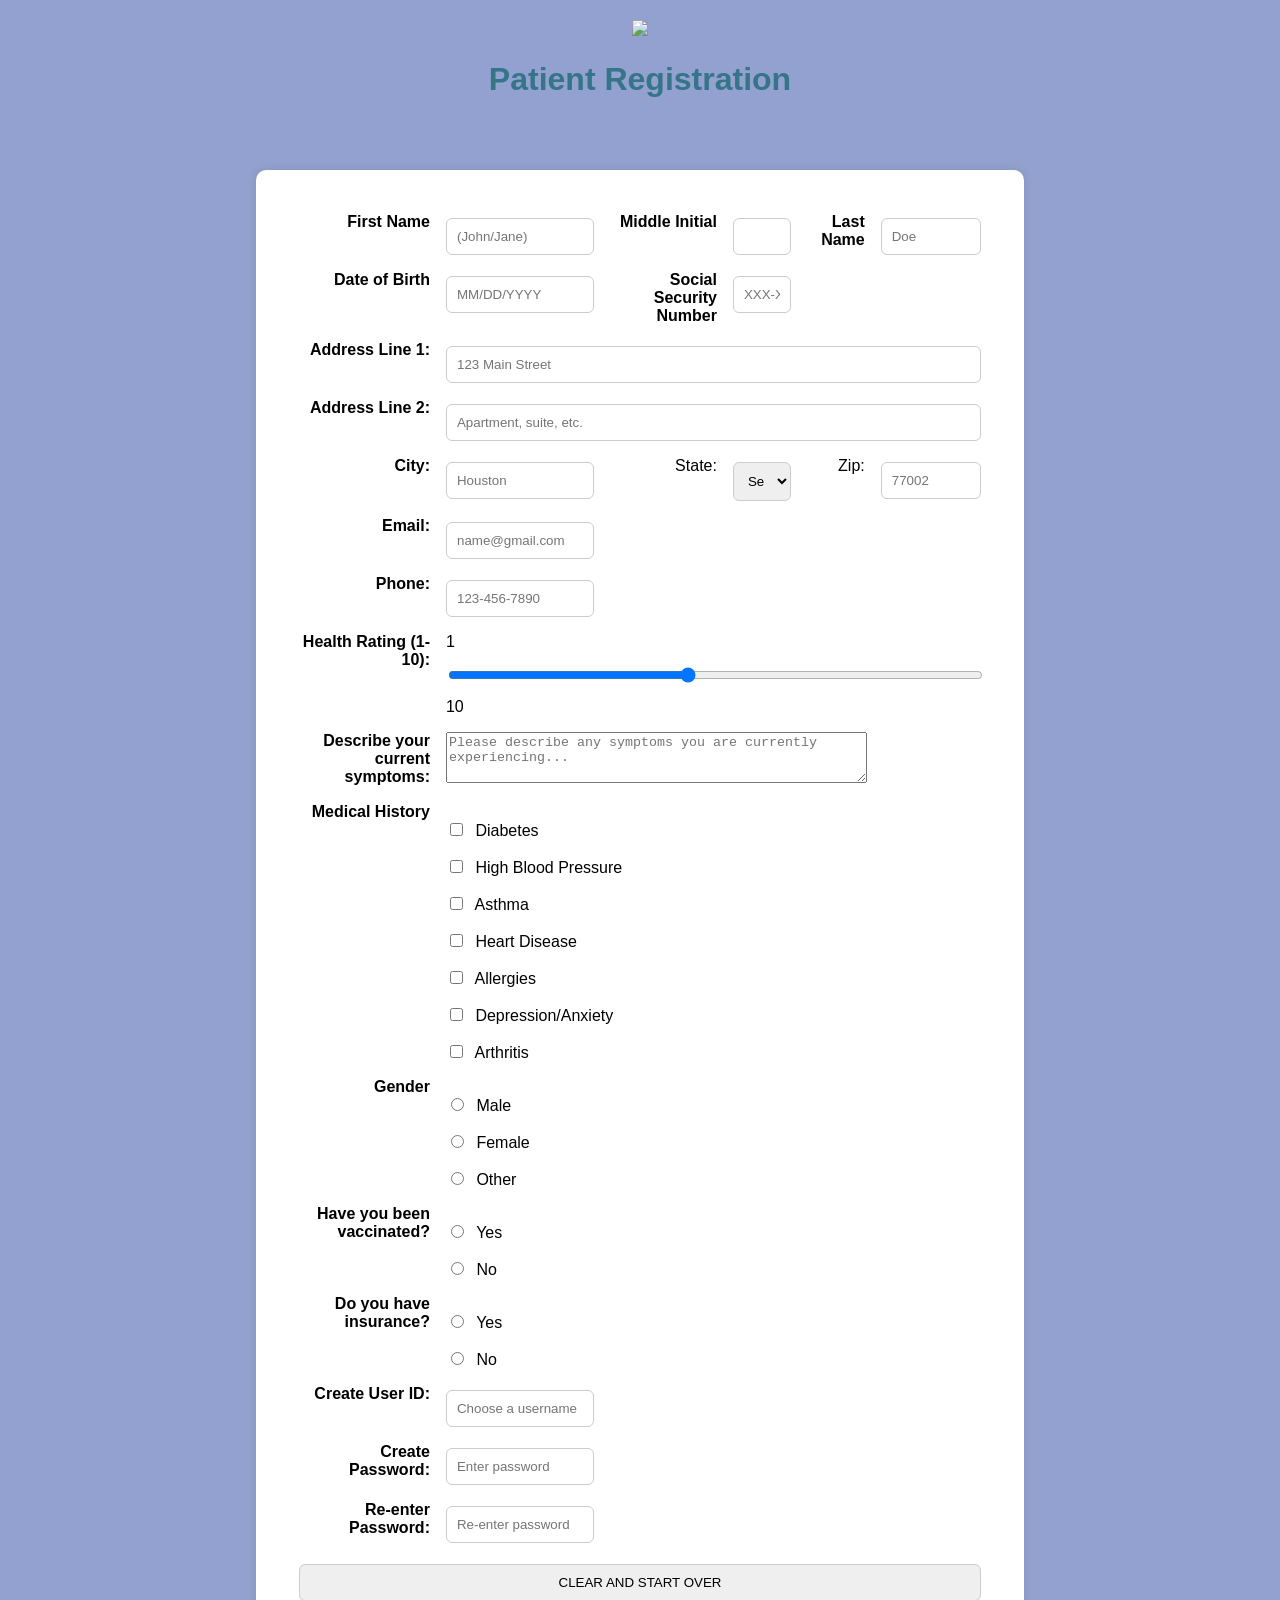
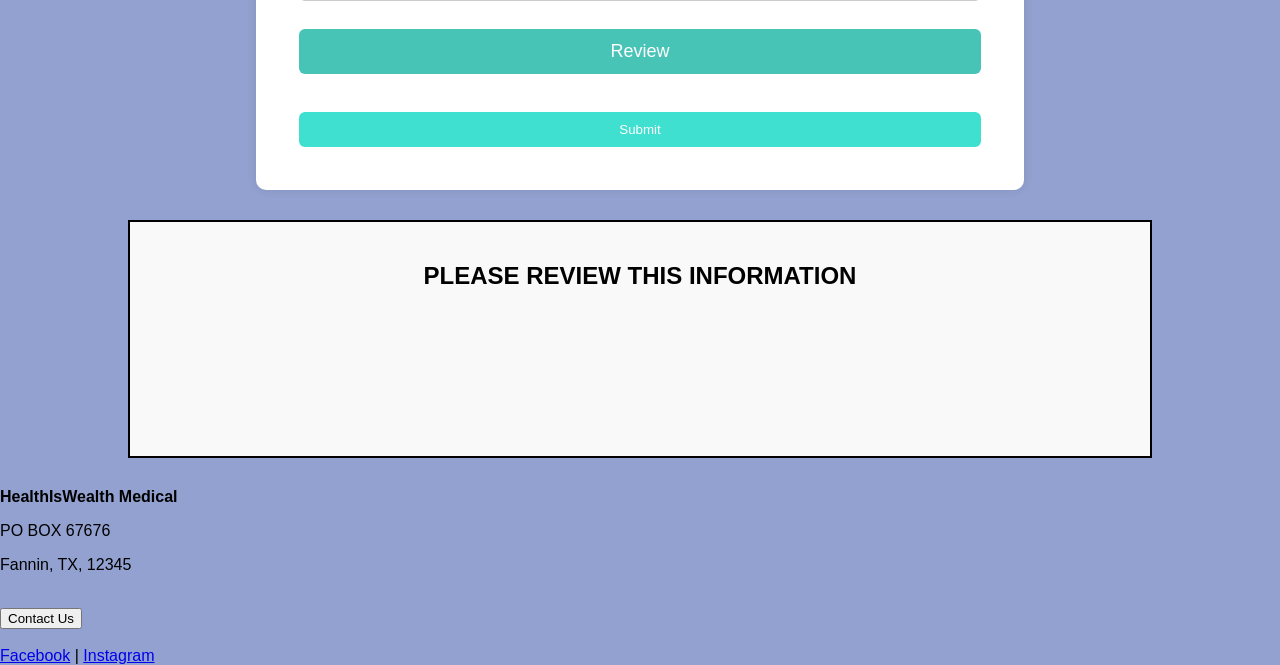
==== index.html @ 5f53d103 "Add files via upload" ====
<!DOCTYPE html>
<!--
Program name: patient-form.html
Author: Erhafiz
Date created: 2/25/2026
Date last edited: 2/27/2026
Version: 1.0
Description:  basic Patient registration form (BETA)
--> 
<html lang="en">
<head>
<meta charset="utf-8">
<title>Patient Registration</title>
<link rel="stylesheet" href="style.css">
</head>

<body>
<!--HEADER -->
  <div id="header">
    
  <img src="Logo.png" class="logo">
    
  <h1>Patient Registration</h1>
    
  <p id="todayDate"></p>
  
</div>

<!--FORM SECTION -->
  <div id="main">
    <form action="thankyou.html">

      <table>

  <!--NAME ROW -->
  <!-- new pattern and Title -->
        <tr>
        <td align="right">
        <label for="firstname">First Name</label>
        </td>
        <td>
        <input type="text" size="25" maxlength="30" 
            id="firstname" name="firstname"
            placeholder="(John/Jane)"
            pattern="[A-Za-z'-]{1,30}"
            title="1-30 letters, apostrophes or dashes only"
            required>
        </td>

        <td align="right">
        <label for="middleinitial">Middle Initial</label>
        </td>
        <td>
          <input type="text" size="1" maxlength="1" 
            id="middleinitial" name="middleinitial"
            pattern="[A-Za-z]{1}"
            title="Single letter only">
        </td> 

        <td align="right">
        <label for="lastname">Last Name</label>
        </td>
        <td>
        <input type="text" size="25" maxlength="30" 
            id="lastname" name="lastname"
            placeholder="Doe"
            pattern="[A-Za-z0-9'-]{1,30}"
            title="1-30 characters, letters, apostrophes, dashes, numbers allowed"
            required>
        </td>
        </tr>
<!--DOB & SSN -->
        <tr>
          <td align= "right">
            <label for="dob">Date of Birth</label>
          </td>
          <td>
            <input type="text" size="10" maxlength="10" 
            id="dob" name="dob" 
            placeholder="MM/DD/YYYY"
            pattern="\d{2}/\d{2}/\d{4}"
            title="Format: MM/DD/YYYY"
            required>
           </td>
          
          <td align="right">
          <label for="ssn">Social Security Number</label>
          </td>
          <td>
          <input type="password" size="11" maxlength="11" 
          id="ssn" name="ssn" 
          placeholder="XXX-XX-XXXX"
          pattern="\d{3}-\d{2}-\d{4}" 
          required>
          </td>
         </tr>

        <!--ADDRESS SECTION -->
    
        <tr>
         <td align="right">Address Line 1:</td>
          <td colspan="5">
            <input type="text" 
             name="address1" 
             maxlength="30" 
             size="40"
             placeholder="123 Main Street"
             pattern=".{2,30}"
              title="2-30 characters"
             required>
          </td>
          </tr>

        <tr>
         <td align="right">Address Line 2:</td>
          <td colspan="5">
            <input type="text"
              name="address2"
              maxlength="30"
              size="40"
              placeholder="Apartment, suite, etc.">
          </td>
        </tr>

        <tr>
          <td align="right">City:</td>
          <td>
            <input type="text"
              name="city"
              maxlength="30"
              placeholder="Houston"
              pattern=".{2,30}"
              title="2-30 characters"
              required>
          </td>

          <td align="right">State:</td>
          <td>
            <select name="state" required>
              <option value="">Select</option>
              <option>AL</option>
              <option>AK</option>
              <option>AZ</option>
              <option>AR</option>
              <option>AS</option>
              <option>CA</option>
              <option>CO</option>
              <option>CT</option>
              <option>DE</option>
              <option>DC</option>
              <option>FL</option>
              <option>GA</option>
              <option>GU</option>
              <option>HI</option>
              <option>ID</option>
              <option>IL</option>
              <option>IN</option>
              <option>IA</option>
              <option>KS</option>
              <option>KY</option>
              <option>LA</option>
              <option>ME</option>
              <option>MD</option>
              <option>MA</option>
              <option>MI</option>
              <option>MN</option>
              <option>MS</option>
              <option>MO</option>
              <option>MT</option>
              <option>NE</option>
              <option>NV</option>
              <option>NH</option>
              <option>NJ</option>
              <option>NM</option>
              <option>NY</option>
              <option>NC</option>
              <option>ND</option>
              <option>MP</option>
              <option>OH</option>
              <option>OK</option>
              <option>OR</option>
              <option>PA</option>
              <option>PR</option>
              <option>RI</option>
              <option>SC</option>
              <option>SD</option>
              <option>TN</option>
              <option>TX</option>
              <option>TT</option>
              <option>UT</option>
              <option>VT</option>
              <option>VA</option>
              <option>VI</option>
              <option>WA</option>
              <option>WV</option>
              <option>WI</option>
              <option>WY</option>
              
            </select>
          </td>

          <td align="right">Zip:</td>
          <td>
            <input type="text"
              name="zip"
              maxlength="10"
              placeholder="77002"
              pattern="\d{5}(-\d{4})?"
              title="5 digit zip or zip+4"
              required>
          </td>
        </tr>

        <tr>
          <td align="right">Email:</td>
          <td>
            <input type="email"
              name="email"
              size="25"
              maxlength="50"
              placeholder="name@gmail.com"
              pattern="^[^@\s]+@[^@\s]+\.[^@\s]+$"
              title="Enter a valid email like name@domain.com"
              required>
            </td>
        </tr>

        <tr>
        <td align="right">Phone:</td>
        <td>
          <input type="text"
            name="phone"
            maxlength="12"
            placeholder="123-456-7890"
            pattern="\d{3}-\d{3}-\d{4}">
        </td>
      </tr>
        
<!--Slider Section -->
      <tr>
        <td align="right">Health Rating (1-10):</td>
        <td colspan="5">
          1
          <input type="range"
            name="health_rating"
            min="1"
            max="10"
            value="5"
            required>
          10
        </td>
      </tr>

        <!--Description of symptoms -->
      <tr>
          <td align="right">Describe your current symptoms:</td>
          <td colspan="5">
            <textarea name="symptoms"
                      rows="3"
                      cols="50"
                      placeholder="Please describe any symptoms you are currently experiencing..."></textarea>
          </td>
      </tr>

        <!--Medical History -->
        <tr>
          <td align="right" valign="top">
          <label>Medical History</label>
          </td>
          
          <td colspan="5">
            <div class="option-group">
            <label><input type="checkbox" name="history" value="diabetes"> Diabetes</label>
            <label><input type="checkbox" name="history" value="hypertension"> High Blood Pressure</label>
            <label><input type="checkbox" name="history" value="asthma"> Asthma</label>
            <label><input type="checkbox" name="history" value="heart"> Heart Disease</label>
            <label><input type="checkbox" name="history" value="allergies"> Allergies</label>
            <label><input type="checkbox" name="history" value="mental"> Depression/Anxiety</label>
            <label><input type="checkbox" name="history" value="arthritis"> Arthritis</label>
            </div>
          </td>
        </tr>

        <!--Gender -->
        <tr>
          <td align="right" valign="top">
          <label>Gender</label>
          </td>
          
          <td>
            <div class="option-group">
            <label><input type="radio" name="gender" value="male" required> Male</label>
            <label><input type="radio" name="gender" value="female"> Female</label>
            <label><input type="radio" name="gender" value="other"> Other</label>
            </div>
          </td>
        </tr>

        <!--Vaccination Status -->
        <tr>
          <td align="right" valign="top">
          <label>Have you been vaccinated?</label>
          </td>
          
          <td>
            <div class="option-group">
            <label><input type="radio" name="vaccinated" value="yes" required> Yes</label>
            <label><input type="radio" name="vaccinated" value="no"> No</label>
            </div>
          </td>
        </tr>

        <!--Insurance Status -->
        <tr>
          <td align="right" valign="top">
          <label>Do you have insurance?</label>
          </td>
          
          <td>
            <div class="option-group">
            <label><input type="radio" name="insurance" value="yes" required> Yes</label>
            <label><input type="radio" name="insurance" value="no"> No</label>
            </div>
          </td>
        </tr>

        <!--User Account Information -->

        <tr>
          <td align="right">Create User ID:</td>
          <td>
            <input type="text"
              name="userid"
              maxlength="20"
              placeholder="Choose a username"
              pattern="^[A-Za-z][A-Za-z0-9_-]{4,29}$"
              title="5-30 characters, must start with a letter, no spaces"
              required>
          </td>
        </tr>
        
        <tr>
          <td align="right">Create Password:</td>
          <td>
            <input type="password"
              name="password"
              maxlength="20"
              placeholder="Enter password"
              pattern="^(?=.*[a-z])(?=.*[A-Z])(?=.*\d)(?=.*[!@#%^&*()\-_=+\\/><.,`~])[A-Za-z\d!@#%^&*()\-_=+\\/><.,`~]{8,30}$"
              title="8-30 chars, include uppercase, lowercase, number, special character"
              required>
          </td>
        </tr>

        <tr>
          <td align="right">Re-enter Password:</td>
          <td>
            <input type="password"
              name="confirm_password"
              maxlength="20"
              placeholder="Re-enter password"
              required>
          </td>
        </tr>
        
        <!--Reset AND Submit button -->

        <tr>
          <td colspan="6" align="center">
            <input type="reset" value="CLEAR AND START OVER">

            <br><br>
            <!--Newly added Review button -->
            <button type="button" id="reviewBtn" onclick="reviewData(); return false;">Review</button>

            <br><br>
            
            <input type="submit" value="Submit">
          </td>
        </tr>

      </table>
    </form>
    <!-- Newly added Review Section -->
    <div id="reviewSection">
      <h2>PLEASE REVIEW THIS INFORMATION</h2>

      <p><span id="r_name"></span></p>
      <p><span id="r_dob"></span></p>
      <p><span id="r_email"></span></p>
      <p><span id="r_phone"></span></p>
      <p><span id="r_address"></span></p>
  </div>

  </div>

  <!--Footer -->
        <div id="footer">
          <p><strong>HealthIsWealth Medical</strong></p>

          <p>PO BOX 67676</p>
          <p>Fannin, TX, 12345</p>

          <br>
          <button>Contact Us</button>

          <br><br>

          <a href="#">Facebook</a> |
          <a href="#">Instagram</a>

        </div>

<script src="./script.js"></script>
</body>
</html>
---- style.css ----
*
{
  box-sizing: border-box;
}

body 
{
  font-family: Arial, sans-serif;
  background-color: #92a1cf;
  margin: 0;
}

/* Title */
h1
{
  text-align: center;
  color: #367588;
}

/*Form box */
form 
{
  width: 60%;
  margin: 30px auto;
  background: white;
  padding: 35px;
  border-radius: 10px;
  box-shadow: 0 0 10px rgba(0,0,0,0.1);
}

/* Table Fix */
table
{
  border-collapse: collapse;
  width:100%;
}

td
{
  padding: 8px;
  vertical-align: top;
}

td:first-child
{
  vertical-align: top;
  font-weight: bold;
}
/* Labels */
label
{
  font-weight: bold;
  margin-top: 15px;
}

/* Input */
input,select
{
  width: 100%;
  padding: 10px;
  margin-top: 5px;
  border-radius: 6px;
  border: 1px solid #ccc;
}

/* Submit button */
input[type="submit"]
{
  background-color: #40E0D0;
  color: white;
  border: none;
  margin-top: 20px;
  cursor: pointer;
}

input[type="submit"]:hover
{
  background-color: #2a4d69;
}

/*Checkbox & radio fix */
input[type="checkbox"],
input[type="radio"]
{
  width: auto;
  display: inline-block;
  margin-right: 8px;
}

.option-group label
{
  display: block;
  white-space: nowrap;
  font-weight: normal;
  margin-right: 15px;
}

tr
{
  height: 50px;
}

#header, #todayDate
{
  text-align: center;
  padding-top: 20px
}

/* Logo size */
.logo
{
  width: 150px;
  height: auto;
}

/* Review Section Styling */
#reviewSection
{
  width: 80%;
  margin: 30px auto;
  padding: 20px;
  border: 2px solid black;
  background-color: #f9f9f9;
}

#reviewSection h2
{
  text-align: center;
  margin-bottom: 15px;
}

#reviewSection p
{
  font-size: 16px;
  padding: 5px 0;
}
#reviewBtn
{
  width: 100%;
  font-size: 18px;
  padding: 12px;
  background-color: #48c4b7;
  color: white;
  border: none;
  border-radius: 6px;
  cursor: pointer;
  margin-top: 10px;
}
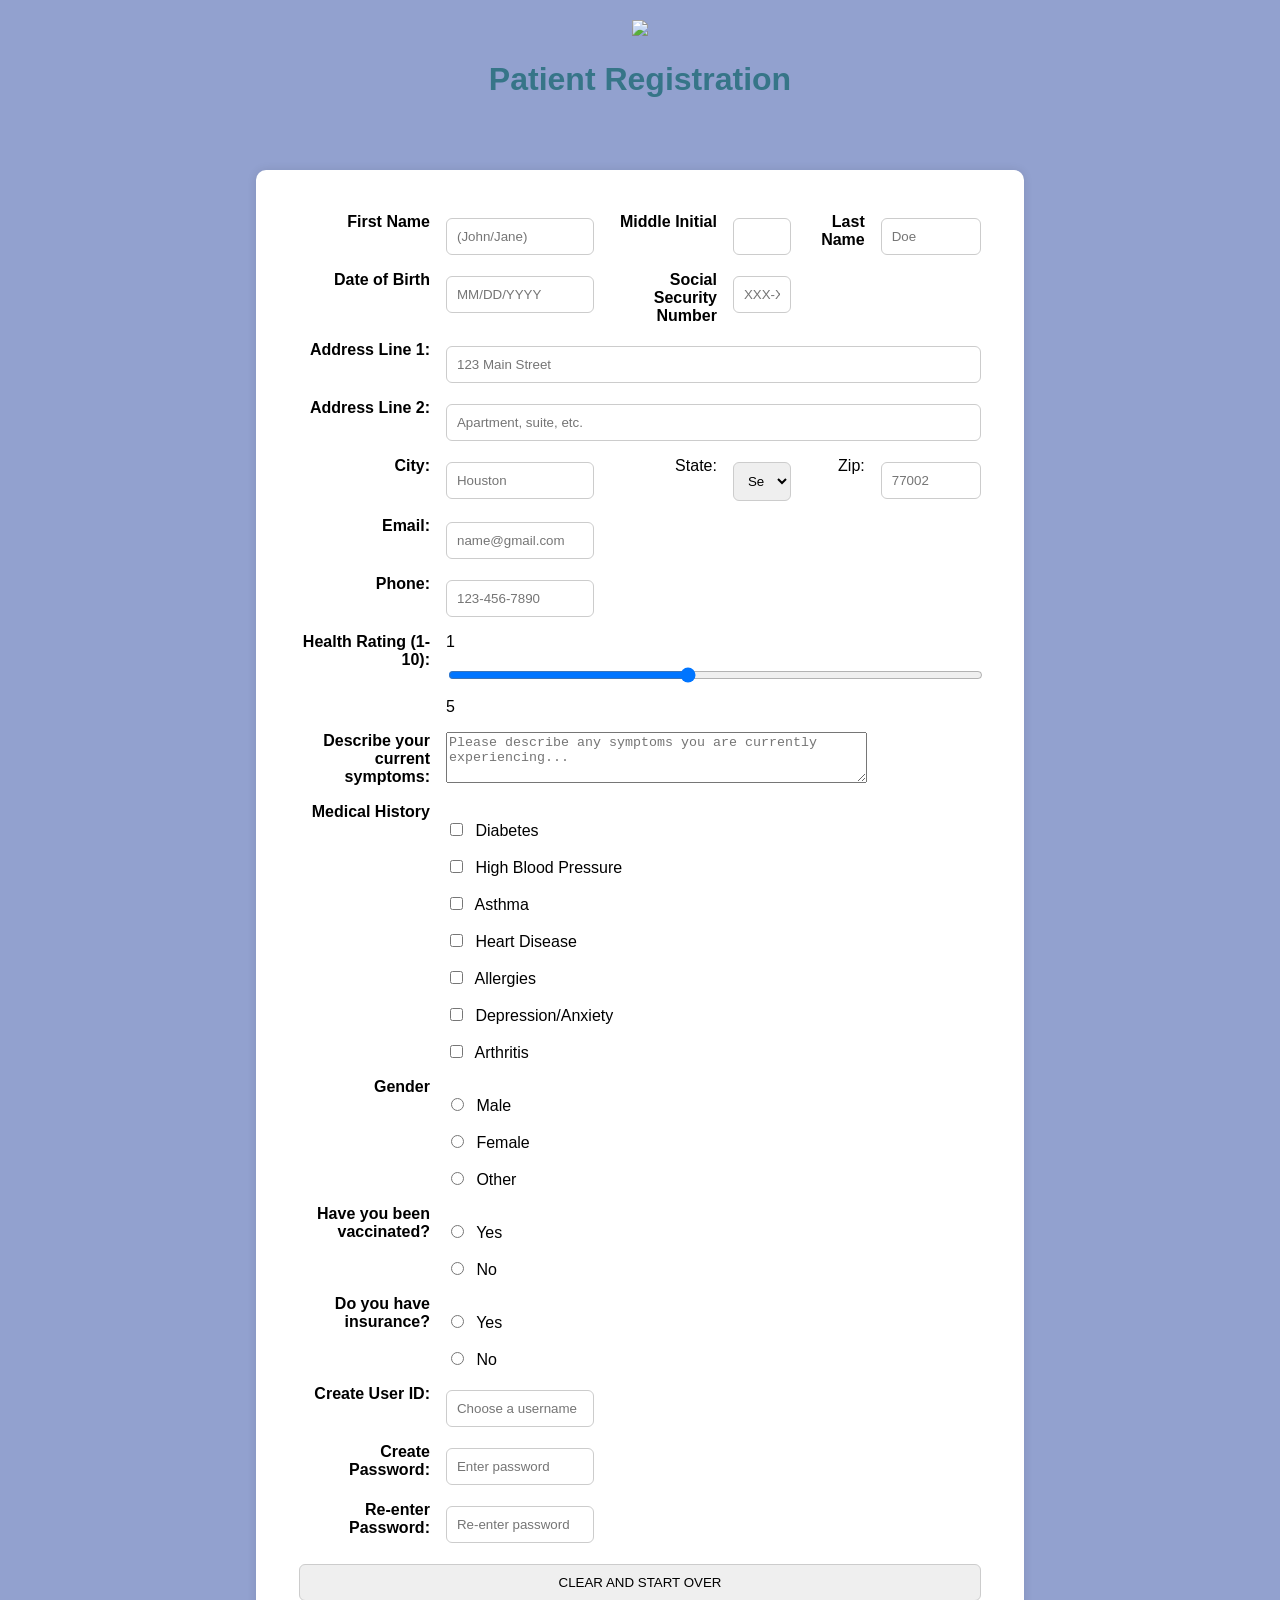
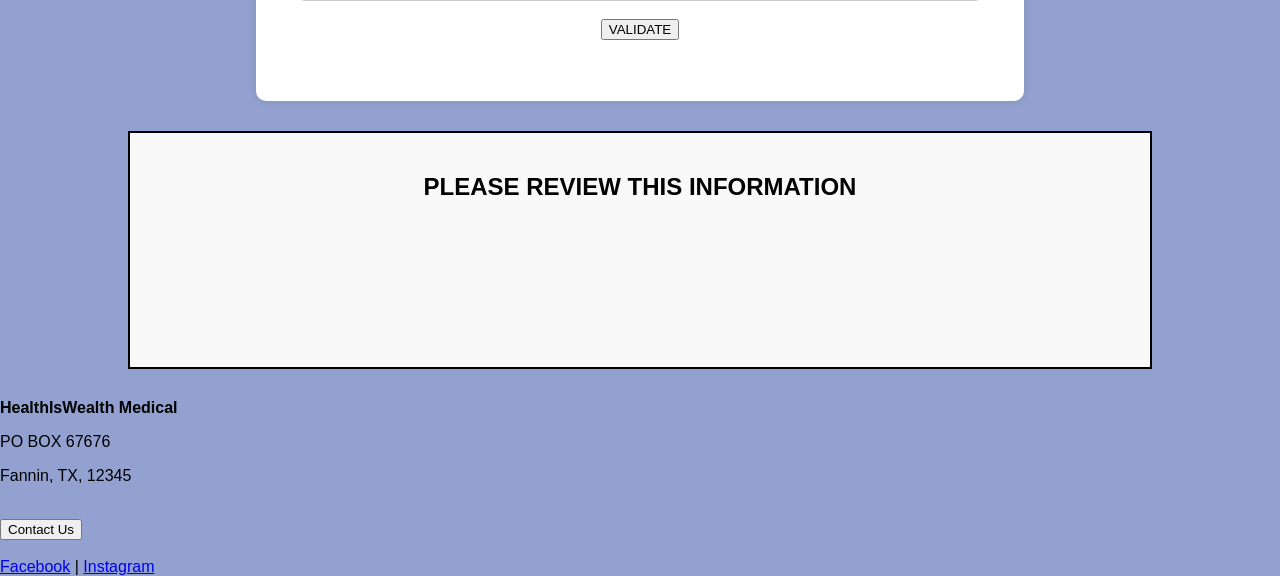
==== commit 2fd9932c: "Update index.html" ====
--- a/index.html
+++ b/index.html
@@ -44,7 +44,9 @@
             placeholder="(John/Jane)"
             pattern="[A-Za-z'-]{1,30}"
             title="1-30 letters, apostrophes or dashes only"
+            oninput="validateFirstName(); validateForm();"
             required>
+          <span id="firstnameError" class="error"></span>
         </td>
 
         <td align="right">
@@ -66,7 +68,9 @@
             placeholder="Doe"
             pattern="[A-Za-z0-9'-]{1,30}"
             title="1-30 characters, letters, apostrophes, dashes, numbers allowed"
+            oninput="validateLastName(); validateForm();"
             required>
+          <span id="lastnameError" class="error"></span>
         </td>
         </tr>
 <!--DOB & SSN -->
@@ -80,7 +84,9 @@
             placeholder="MM/DD/YYYY"
             pattern="\d{2}/\d{2}/\d{4}"
             title="Format: MM/DD/YYYY"
+            oninput="validateDOB(); validateForm();"
             required>
+            <span id="dobError" class="error"></span>
            </td>
           
           <td align="right">
@@ -91,7 +97,9 @@
           id="ssn" name="ssn" 
           placeholder="XXX-XX-XXXX"
           pattern="\d{3}-\d{2}-\d{4}" 
+          oninput="validateSSN(); validateForm();"
           required>
+            <span id="ssnError" class="error"></span>
           </td>
          </tr>
 
@@ -106,8 +114,10 @@
              size="40"
              placeholder="123 Main Street"
              pattern=".{2,30}"
-              title="2-30 characters"
+             title="2-30 characters"
+             oninput="validateAddress1(); validateForm();"
              required>
+            <span id="addressError" class="error"></span>
           </td>
           </tr>
 
@@ -131,7 +141,9 @@
               placeholder="Houston"
               pattern=".{2,30}"
               title="2-30 characters"
-              required>
+              oninput="validateCity(); validateForm();"
+              required>
+            <span id="cityError" class="error"></span>
           </td>
 
           <td align="right">State:</td>
@@ -207,7 +219,9 @@
               placeholder="77002"
               pattern="\d{5}(-\d{4})?"
               title="5 digit zip or zip+4"
-              required>
+              oninput="validateZip(); validateForm();"
+              required>
+              <span id="zipError" class="error"></span>
           </td>
         </tr>
 
@@ -221,7 +235,9 @@
               placeholder="name@gmail.com"
               pattern="^[^@\s]+@[^@\s]+\.[^@\s]+$"
               title="Enter a valid email like name@domain.com"
-              required>
+              oninput="validateEmail(); validateForm();"
+              required>
+            <span id="emailError" class="error"></span>
             </td>
         </tr>
 
@@ -247,7 +263,7 @@
             max="10"
             value="5"
             required>
-          10
+           <span id="sliderValue">5</span>
         </td>
       </tr>
 
@@ -335,7 +351,9 @@
               placeholder="Choose a username"
               pattern="^[A-Za-z][A-Za-z0-9_-]{4,29}$"
               title="5-30 characters, must start with a letter, no spaces"
-              required>
+              oninput="validateUserID(); validateForm();"
+              required>
+              <span id="userError" class="error"></span>
           </td>
         </tr>
         
@@ -348,7 +366,9 @@
               placeholder="Enter password"
               pattern="^(?=.*[a-z])(?=.*[A-Z])(?=.*\d)(?=.*[!@#%^&*()\-_=+\\/><.,`~])[A-Za-z\d!@#%^&*()\-_=+\\/><.,`~]{8,30}$"
               title="8-30 chars, include uppercase, lowercase, number, special character"
-              required>
+              oninput="validPassword(); validateForm();"
+              required>
+              <span id="passwordError" class="error"></span>
           </td>
         </tr>
 
@@ -359,7 +379,9 @@
               name="confirm_password"
               maxlength="20"
               placeholder="Re-enter password"
-              required>
+              oninput="validateConfirmPassword(); validateForm();"
+              required>
+            <span id="confirmError" class="error"></span>
           </td>
         </tr>
         
@@ -371,11 +393,10 @@
 
             <br><br>
             <!--Newly added Review button -->
-            <button type="button" id="reviewBtn" onclick="reviewData(); return false;">Review</button>
-
+            <button type="button" onclick="validateForm()">VALIDATE</button>
             <br><br>
             
-            <input type="submit" value="Submit">
+            <input type="submit" id="submitBtn" value="Submit" style="display:none;">
           </td>
         </tr>
 
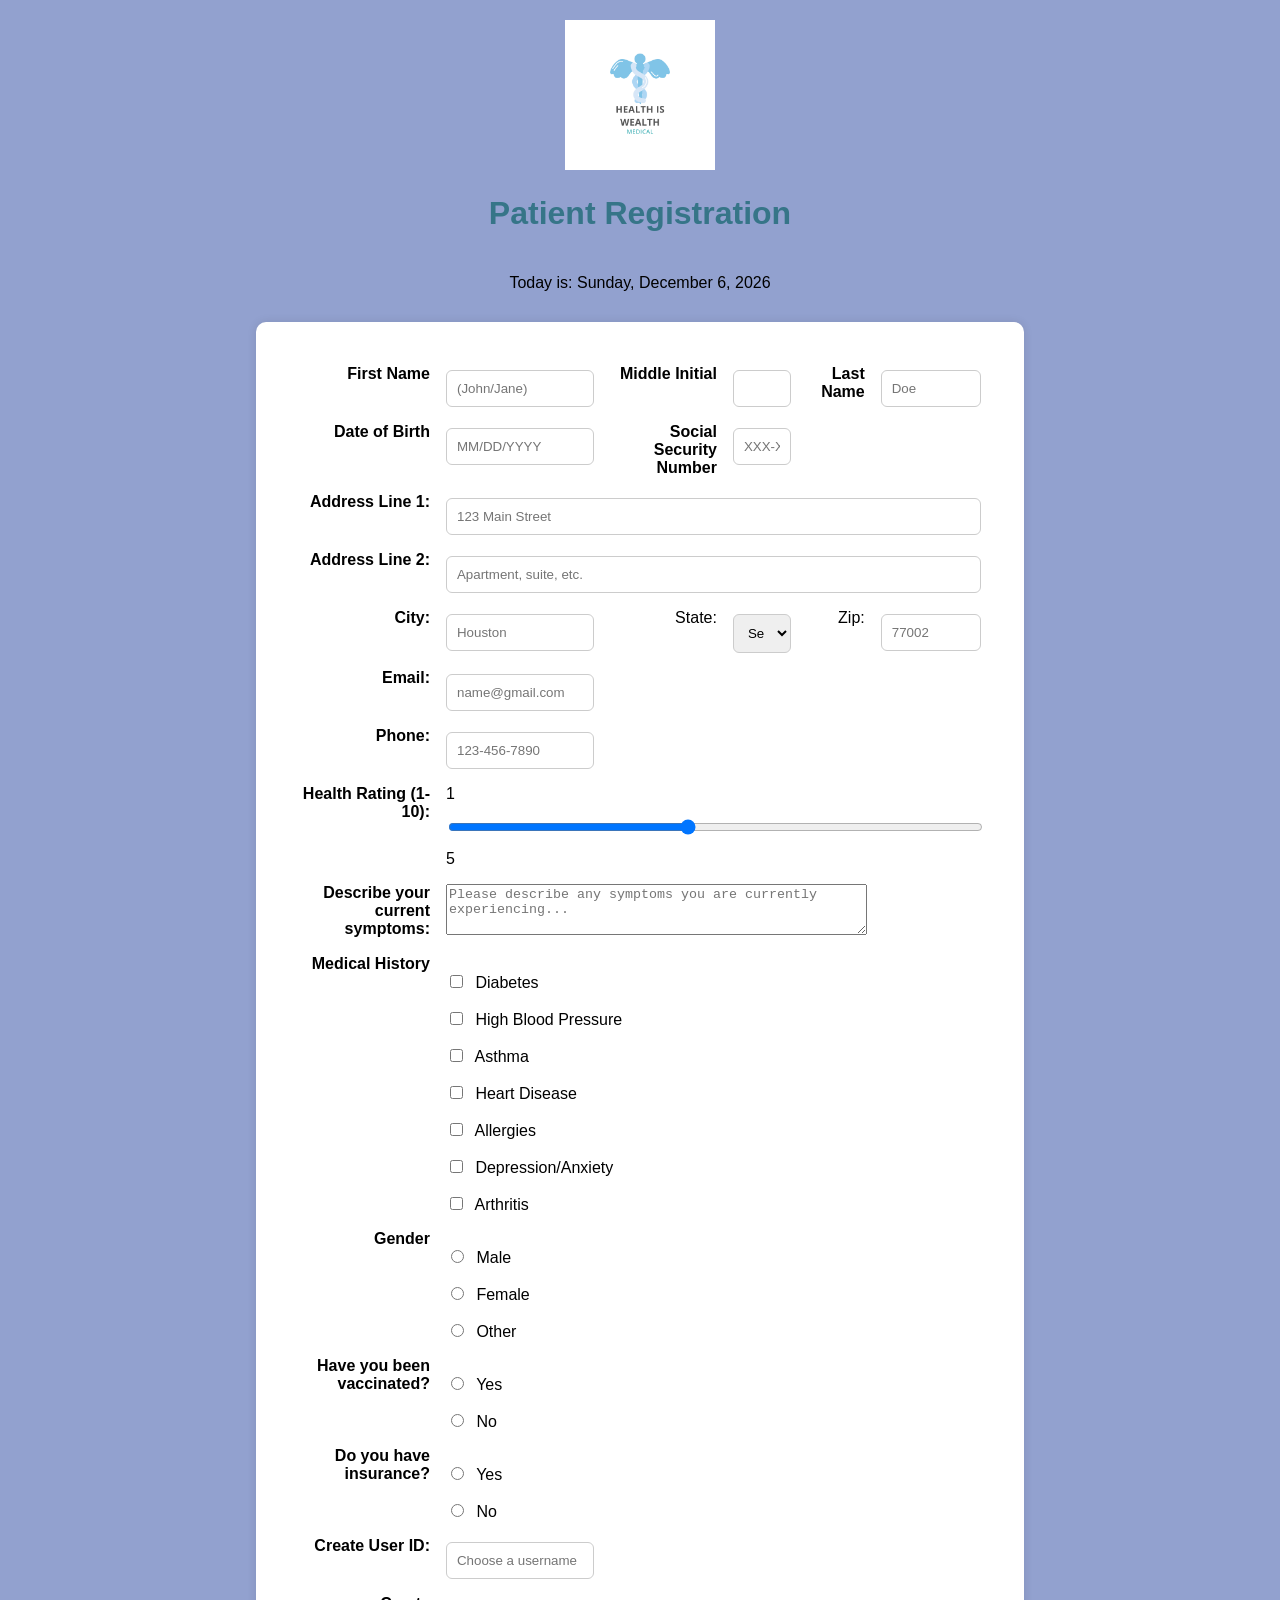
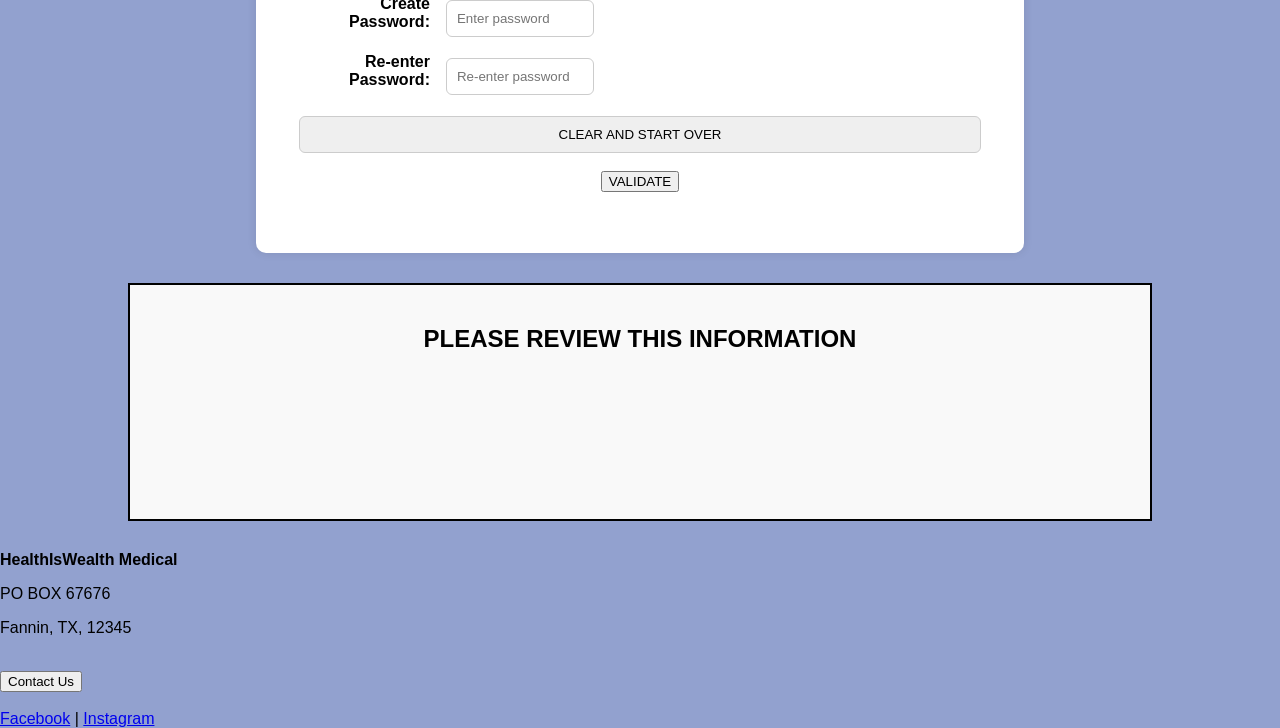
==== commit 2791fed5: "Update index.html" ====
--- a/index.html
+++ b/index.html
@@ -18,7 +18,7 @@
 <!--HEADER -->
   <div id="header">
     
-  <img src="Logo.png" class="logo">
+  <img src="Logo (1).png" class="logo">
     
   <h1>Patient Registration</h1>
     
@@ -432,6 +432,6 @@
 
         </div>
 
-<script src="./script.js"></script>
+<script src="./Homework3.js"></script>
 </body>
 </html>
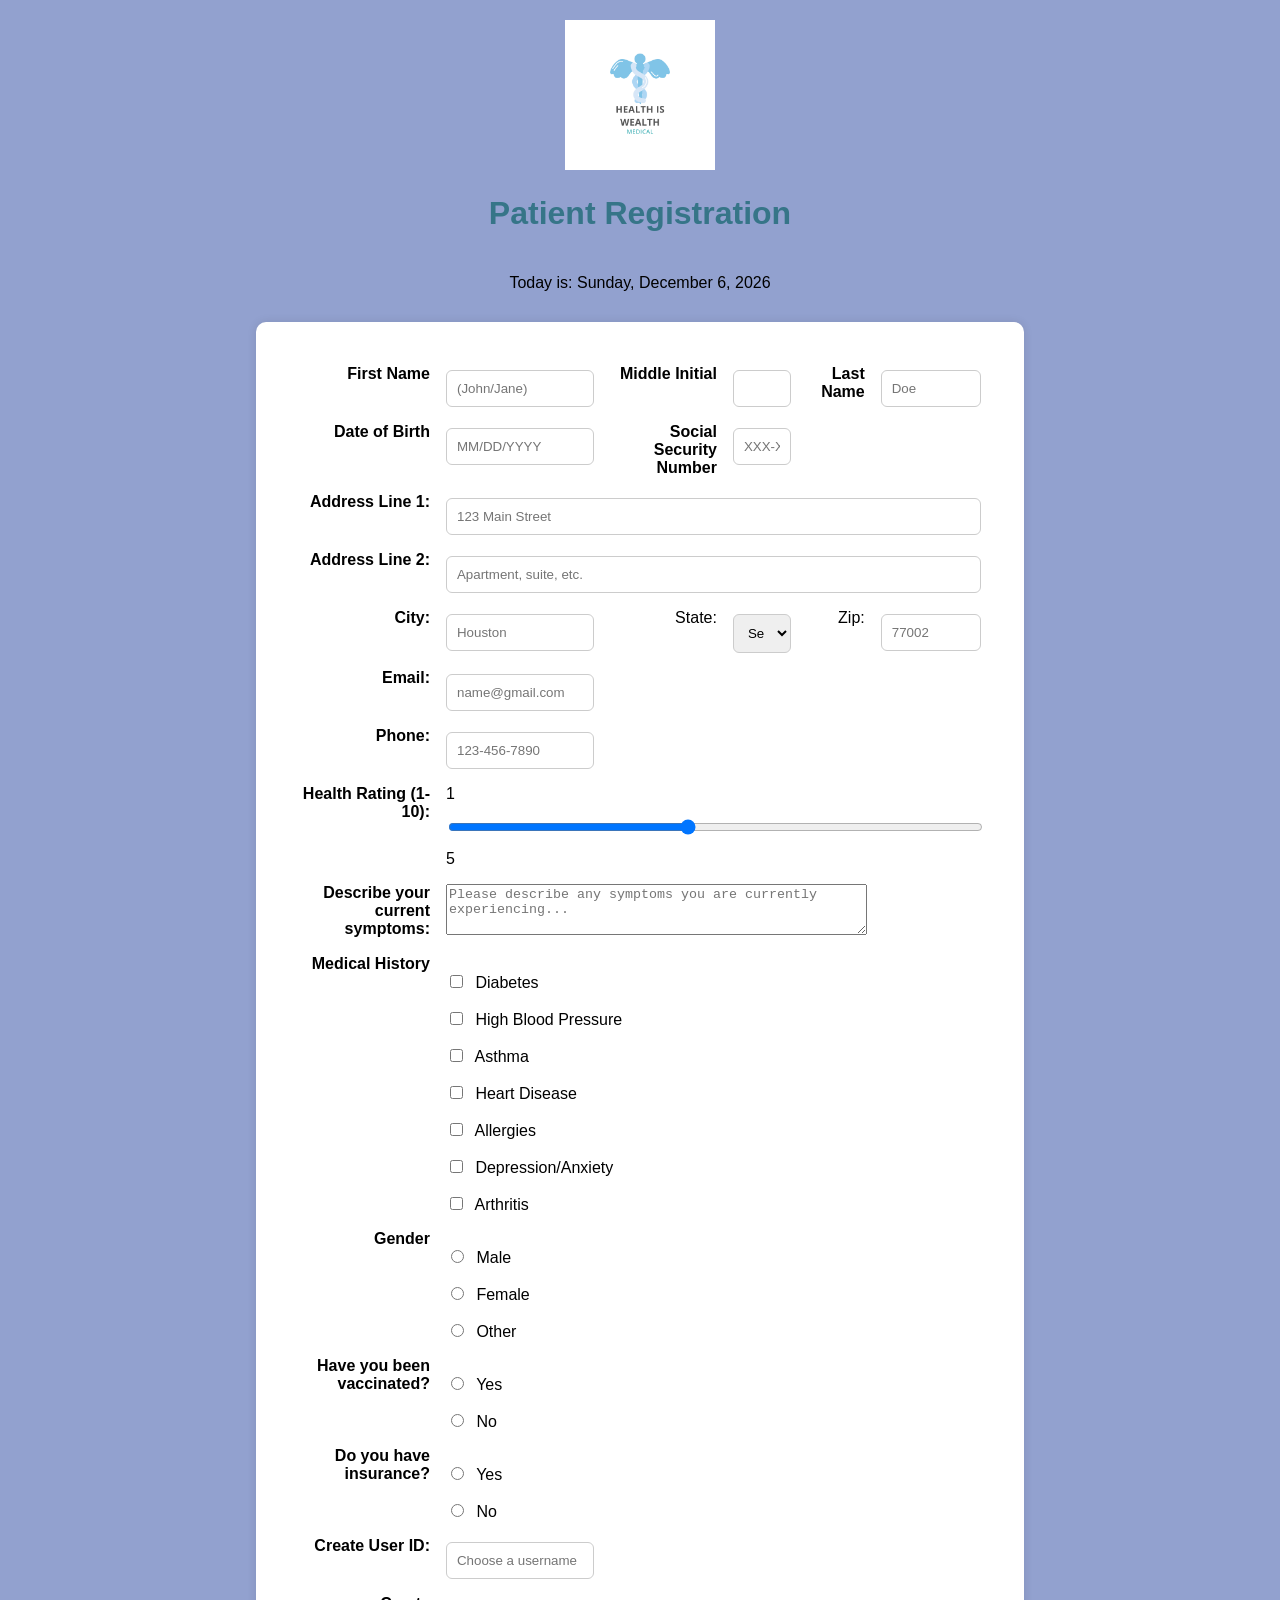
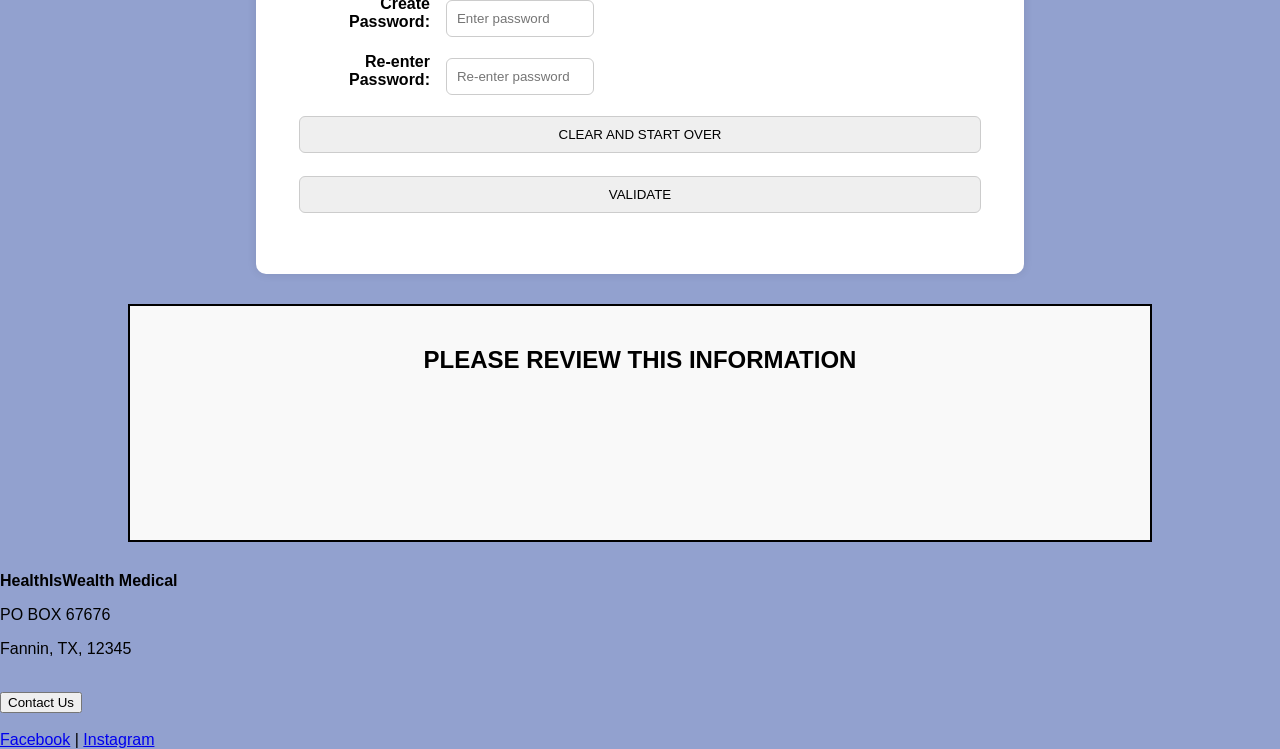
==== commit 400bd0e6: "Update index.html" ====
--- a/index.html
+++ b/index.html
@@ -393,7 +393,7 @@
 
             <br><br>
             <!--Newly added Review button -->
-            <button type="button" onclick="validateForm()">VALIDATE</button>
+            <input type="button" value= "VALIDATE" onclick="validateForm()">
             <br><br>
             
             <input type="submit" id="submitBtn" value="Submit" style="display:none;">
